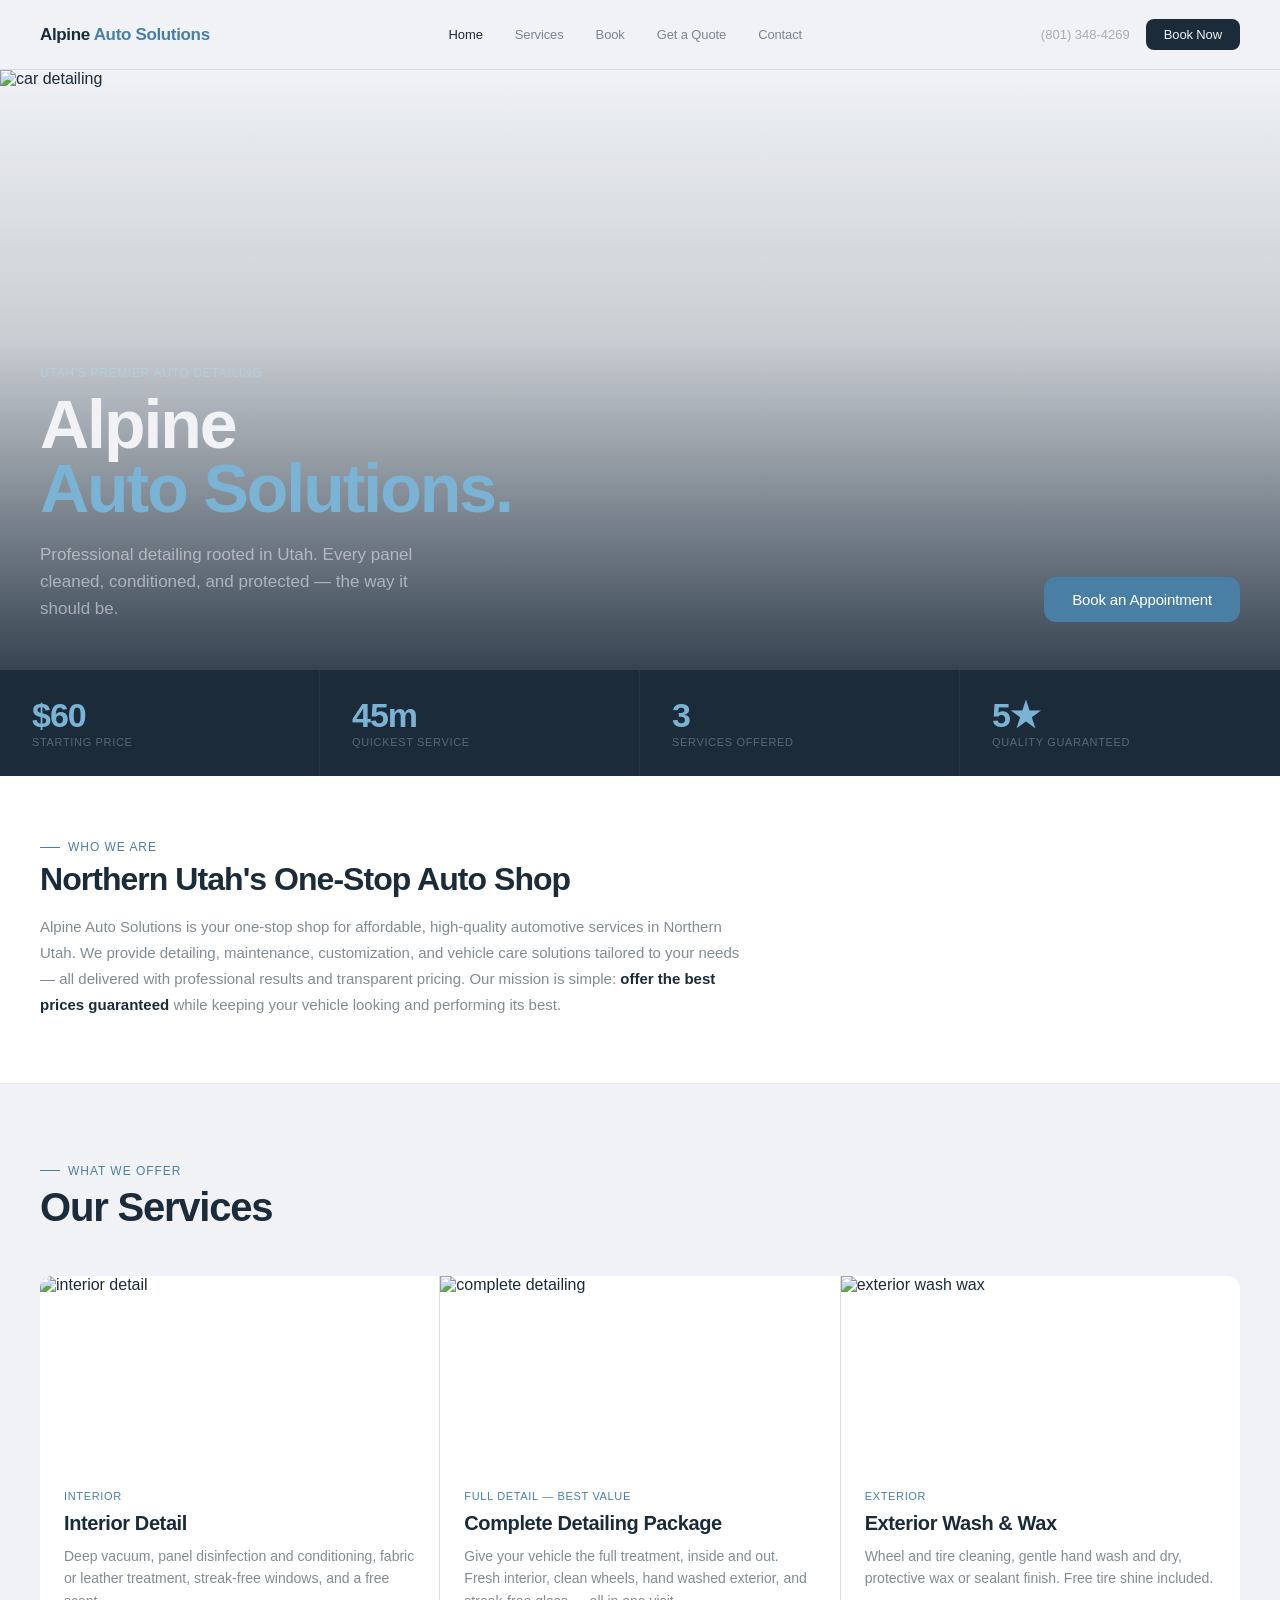
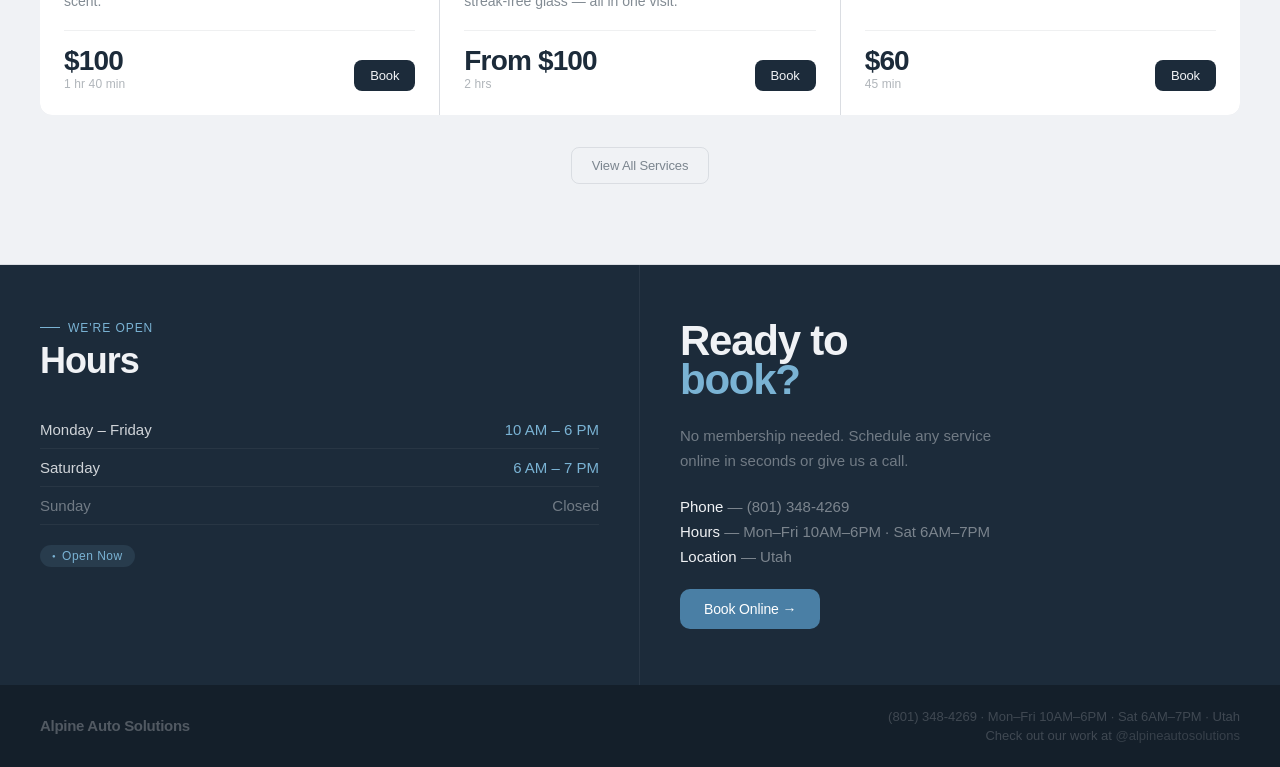
==== index.html @ f35c9a6d "mm" ====
<!DOCTYPE html>
<html lang="en">
<head>
<meta charset="UTF-8"/>
<meta name="viewport" content="width=device-width, initial-scale=1.0"/>
<title>Alpine Auto Solutions</title>
<link rel="stylesheet" href="style.css"/>

</head>
<body>

<nav>
  <a href="index.html" class="logo">Alpine <span>Auto Solutions</span></a>
  <ul class="nav-links">
    <li><a href="index.html" class="active">Home</a></li>
    <li><a href="services.html">Services</a></li>
    <li><a href="book.html">Book</a></li>
    <li><a href="quote.html">Get a Quote</a></li>
    <li><a href="contact.html">Contact</a></li>
  </ul>
  
  <div class="nav-right">
    <span class="nav-phone">(801) 348-4269</span>
    <a href="book.html" class="btn-main">Book Now</a>
  </div>



<button class="hamburger" id="ham-btn" aria-label="Menu">
  <span></span><span></span><span></span>
</button>
</nav>
<div class="mobile-menu" id="mobile-menu">
  <button class="mobile-close" id="mob-close">&#10005;</button>
  <a href="index.html">Home</a>
  <a href="services.html">Services</a>
  <a href="book.html">Book</a>
  <a href="quote.html">Get a Quote</a>
  <a href="contact.html">Contact</a>
</div>
<script>
  document.getElementById('ham-btn').onclick=function(){document.getElementById('mobile-menu').classList.add('open');document.body.style.overflow='hidden';};
  document.getElementById('mob-close').onclick=function(){document.getElementById('mobile-menu').classList.remove('open');document.body.style.overflow='';};
  document.querySelectorAll('.mobile-menu a').forEach(function(a){a.onclick=function(){document.getElementById('mobile-menu').classList.remove('open');document.body.style.overflow='';};});
</script>

<section class="hero">
  <img class="hero-img"
    src="images/hero.jpg"
    alt="car detailing"/>
  <div class="hero-overlay"></div>
  <div class="hero-content">
    <div>
      <p class="hero-eyebrow">Utah's Premier Auto Detailing</p>
      <h1 class="hero-title">Alpine<br><span>Auto Solutions.</span></h1>
      <p class="hero-sub">Professional detailing rooted in Utah. Every panel cleaned, conditioned, and protected — the way it should be.</p>
    </div>
    <div class="hero-btn-wrap">
      <a href="book.html" class="btn-hero">Book an Appointment</a>
    </div>
  </div>
</section>

<div class="strip">
  <div class="strip-item"><div class="strip-num">$60</div><div class="strip-label">Starting Price</div></div>
  <div class="strip-item"><div class="strip-num">45m</div><div class="strip-label">Quickest Service</div></div>
  <div class="strip-item"><div class="strip-num">3</div><div class="strip-label">Services Offered</div></div>
  <div class="strip-item"><div class="strip-num">5★</div><div class="strip-label">Quality Guaranteed</div></div>
</div>

<section class="about-section">
  <div class="about-inner">
    <p class="section-tag">Who we are</p>
    <h2 class="about-title">Northern Utah's One-Stop Auto Shop</h2>
    <p class="about-body">Alpine Auto Solutions is your one-stop shop for affordable, high-quality automotive services in Northern Utah. We provide detailing, maintenance, customization, and vehicle care solutions tailored to your needs — all delivered with professional results and transparent pricing. Our mission is simple: <strong>offer the best prices guaranteed</strong> while keeping your vehicle looking and performing its best.</p>
  </div>
</section>

<section class="section">
  <p class="section-tag">What we offer</p>
  <h2 class="section-title">Our Services</h2>
  <div class="services">
    <div class="service-card">
      <div class="service-img-wrap">
        <img class="service-img" src="https://images.unsplash.com/photo-1503376780353-7e6692767b70?w=600&q=80&auto=format&fit=crop" alt="interior detail"/>
      </div>
      <div class="service-body">
        <div class="service-tag2">Interior</div>
        <div class="service-name">Interior Detail</div>
        <div class="service-desc">Deep vacuum, panel disinfection and conditioning, fabric or leather treatment, streak-free windows, and a free scent.</div>
        <div class="service-footer">
          <div><div class="service-price">$100</div><div class="service-dur">1 hr 40 min</div></div>
          <a href="book.html" class="btn-sm">Book</a>
        </div>
      </div>
    </div>
    <div class="service-card">
      <div class="service-img-wrap">
        <img class="service-img" src="https://images.unsplash.com/photo-1607860108855-64acf2078ed9?w=600&q=80&auto=format&fit=crop" alt="complete detailing"/>
      </div>
      <div class="service-body">
        <div class="service-tag2">Full Detail — Best Value</div>
        <div class="service-name">Complete Detailing Package</div>
        <div class="service-desc">Give your vehicle the full treatment, inside and out. Fresh interior, clean wheels, hand washed exterior, and streak-free glass — all in one visit.</div>
        <div class="service-footer">
          <div><div class="service-price">From $100</div><div class="service-dur">2 hrs</div></div>
          <a href="book.html" class="btn-sm">Book</a>
        </div>
      </div>
    </div>
    <div class="service-card">
      <div class="service-img-wrap">
        <img class="service-img" src="https://images.unsplash.com/photo-1558618666-fcd25c85cd64?w=600&q=80&auto=format&fit=crop" alt="exterior wash wax"/>
      </div>
      <div class="service-body">
        <div class="service-tag2">Exterior</div>
        <div class="service-name">Exterior Wash & Wax</div>
        <div class="service-desc">Wheel and tire cleaning, gentle hand wash and dry, protective wax or sealant finish. Free tire shine included.</div>
        <div class="service-footer">
          <div><div class="service-price">$60</div><div class="service-dur">45 min</div></div>
          <a href="book.html" class="btn-sm">Book</a>
        </div>
      </div>
    </div>
  </div>
  <div style="text-align:center;margin-top:2rem;">
    <a href="services.html" class="btn-outline">View All Services</a>
  </div>
</section>

<div class="bottom" id="hours">
  <div class="hours-panel">
    <p class="hours-tag">We're open</p>
    <h2 class="hours-title">Hours</h2>
    <div class="hour-row open"><span>Monday – Friday</span><span>10 AM – 6 PM</span></div>
    <div class="hour-row open"><span>Saturday</span><span>6 AM – 7 PM</span></div>
    <div class="hour-row"><span>Sunday</span><span>Closed</span></div>
    <div class="open-badge">Open Now</div>
  </div>
  <div class="cta-panel">
    <h2 class="cta-title">Ready to<br><span>book?</span></h2>
    <p class="cta-body">No membership needed. Schedule any service online in seconds or give us a call.</p>
    <div class="contact-list">
      <div class="contact-item"><strong>Phone</strong> — (801) 348-4269</div>
      <div class="contact-item"><strong>Hours</strong> — Mon–Fri 10AM–6PM · Sat 6AM–7PM</div>
      <div class="contact-item"><strong>Location</strong> — Utah</div>
    </div>
    <a href="book.html" class="btn-cta">Book Online →</a>
  </div>
</div>

<footer>
  <div class="footer-logo">Alpine Auto Solutions</div>
  <div class="footer-right">
    <span>(801) 348-4269 · Mon–Fri 10AM–6PM · Sat 6AM–7PM · Utah</span>
    <span>Check out our work at <a href="https://instagram.com/alpineautosolutions" target="_blank" rel="noopener" style="color:inherit;text-decoration:none;opacity:0.8;">@alpineautosolutions</a></span>
  </div>
</footer>




</body>
</html>
---- style.css ----
/* ── RESET ── */
*{box-sizing:border-box;margin:0;padding:0;}
a{text-decoration:none;color:inherit;}

/* ── TOKENS ── */
:root{
  --font: -apple-system, BlinkMacSystemFont, "SF Pro Display", "SF Pro Text", "Helvetica Neue", Arial, sans-serif;
  --bg:#f0f2f5;
  --bg2:#e8ecf2;
  --ink:#1c2b3a;
  --ink2:rgba(28,43,58,0.55);
  --ink3:rgba(28,43,58,0.35);
  --accent:#4a7fa5;
  --accent2:#7ab3d4;
  --dark:#1c2b3a;
  --dark2:#2e4560;
  --snow:#f0f2f5;
  --border:rgba(28,43,58,0.1);
}

body{font-family:var(--font);background:var(--bg);color:var(--ink);overflow-x:hidden;-webkit-font-smoothing:antialiased;}

/* ── NAV ── */
nav{
  display:flex;justify-content:space-between;align-items:center;
  padding:1.2rem 2.5rem;
  background:rgba(240,242,245,0.92);
  backdrop-filter:blur(12px);
  -webkit-backdrop-filter:blur(12px);
  border-bottom:0.5px solid var(--border);
  position:sticky;top:0;z-index:100;
}
.logo{font-size:17px;font-weight:600;color:var(--ink);letter-spacing:-0.02em;}
.logo span{color:var(--accent);}
.nav-links{display:flex;gap:2rem;list-style:none;font-size:13px;font-weight:400;letter-spacing:-0.01em;color:var(--ink2);}
.nav-links a{color:var(--ink2);transition:color 0.2s;}
.nav-links a:hover,.nav-links a.active{color:var(--ink);}
.nav-right{display:flex;align-items:center;gap:1rem;}
.nav-phone{font-size:13px;color:var(--ink3);}

/* ── BUTTONS ── */
.btn-main{
  background:var(--dark);color:var(--snow);
  border:none;padding:8px 18px;
  font-family:var(--font);font-size:13px;font-weight:500;
  letter-spacing:-0.01em;
  border-radius:8px;cursor:pointer;transition:background 0.2s;
  display:inline-block;
}
.btn-main:hover{background:var(--dark2);}

.btn-hero{
  background:var(--accent);color:#fff;
  border:none;padding:14px 28px;
  font-family:var(--font);font-size:15px;font-weight:500;
  letter-spacing:-0.01em;
  border-radius:12px;cursor:pointer;
  display:inline-block;
  transition:background 0.2s,transform 0.15s;
}
.btn-hero:hover{background:var(--accent2);transform:translateY(-2px);}

.btn-sm{
  background:var(--dark);color:var(--snow);
  border:none;padding:8px 16px;
  font-family:var(--font);font-size:13px;font-weight:500;
  letter-spacing:-0.01em;
  border-radius:8px;cursor:pointer;
  display:inline-block;transition:background 0.2s;
}
.btn-sm:hover{background:var(--accent);}

.btn-outline{
  background:transparent;color:var(--ink2);
  border:0.5px solid var(--border);padding:10px 20px;
  font-family:var(--font);font-size:13px;font-weight:400;
  letter-spacing:-0.01em;
  border-radius:8px;cursor:pointer;display:inline-block;
  transition:border-color 0.2s,color 0.2s;
}
.btn-outline:hover{border-color:var(--accent);color:var(--accent);}

.btn-cta{
  background:var(--accent);color:#fff;
  border:none;padding:12px 24px;
  font-family:var(--font);font-size:14px;font-weight:500;
  letter-spacing:-0.01em;
  border-radius:10px;cursor:pointer;width:fit-content;
  display:inline-block;
  transition:background 0.2s,transform 0.15s;
}
.btn-cta:hover{background:var(--accent2);transform:translateY(-2px);}

/* ── HERO ── */
.hero{position:relative;height:600px;overflow:hidden;display:flex;align-items:flex-end;}
.hero-img{position:absolute;inset:0;width:100%;height:100%;object-fit:cover;transform:scale(1.06);animation:heroZoom 9s ease-out forwards;}
@keyframes heroZoom{from{transform:scale(1.06);}to{transform:scale(1.0);}}
.hero-overlay{position:absolute;inset:0;background:linear-gradient(to top,rgba(28,43,58,0.88) 0%,rgba(28,43,58,0.18) 55%,transparent 100%);}
.hero-content{position:relative;z-index:2;padding:3rem 2.5rem;width:100%;display:flex;justify-content:space-between;align-items:flex-end;}
.hero-eyebrow{font-size:12px;font-weight:500;letter-spacing:0.06em;text-transform:uppercase;color:rgba(180,210,230,0.7);margin-bottom:0.75rem;opacity:0;animation:fadeUp 0.7s 0.3s ease forwards;}
.hero-title{font-size:68px;font-weight:700;letter-spacing:-0.03em;line-height:0.95;color:var(--snow);margin-bottom:1.25rem;opacity:0;animation:fadeUp 0.7s 0.5s ease forwards;}
.hero-title span{color:var(--accent2);}
.hero-sub{font-size:17px;font-weight:300;line-height:1.6;color:rgba(240,242,245,0.55);max-width:380px;opacity:0;animation:fadeUp 0.7s 0.7s ease forwards;}
.hero-btn-wrap{opacity:0;animation:fadeUp 0.7s 0.9s ease forwards;}
@keyframes fadeUp{from{opacity:0;transform:translateY(20px);}to{opacity:1;transform:translateY(0);}}

/* ── STRIP ── */
.strip{background:var(--dark);display:grid;grid-template-columns:repeat(4,1fr);}
.strip-item{padding:1.75rem 2rem;border-right:0.5px solid rgba(240,242,245,0.06);}
.strip-item:last-child{border-right:none;}
.strip-num{font-size:34px;font-weight:700;letter-spacing:-0.03em;color:var(--accent2);line-height:1;margin-bottom:0.25rem;}
.strip-label{font-size:11px;font-weight:400;letter-spacing:0.06em;text-transform:uppercase;color:rgba(240,242,245,0.3);}

/* ── ABOUT / MISSION ── */
.about-section{padding:4rem 2.5rem;border-bottom:0.5px solid var(--border);background:#fff;}
.about-inner{max-width:780px;}
.about-title{font-size:32px;font-weight:700;letter-spacing:-0.03em;color:var(--ink);margin-bottom:1rem;line-height:1.1;}
.about-body{font-size:15px;font-weight:300;line-height:1.75;color:var(--ink2);max-width:700px;}
.about-body strong{color:var(--ink);font-weight:600;}

/* ── SECTIONS ── */
.section{padding:5rem 2.5rem;border-bottom:0.5px solid var(--border);}
.section-tag{font-size:12px;font-weight:500;letter-spacing:0.08em;text-transform:uppercase;color:var(--accent);margin-bottom:0.5rem;display:flex;align-items:center;gap:8px;}
.section-tag::before{content:'';display:inline-block;width:20px;height:0.5px;background:var(--accent);}
.section-title{font-size:40px;font-weight:700;letter-spacing:-0.03em;color:var(--ink);margin-bottom:3rem;line-height:1.05;}

/* ── SERVICES ── */
.services{display:grid;grid-template-columns:repeat(3,1fr);gap:1px;background:var(--border);border-radius:12px;overflow:hidden;}
.service-card{background:#fff;display:flex;flex-direction:column;cursor:pointer;overflow:hidden;transition:box-shadow 0.3s;}
.service-card:hover{box-shadow:0 12px 40px rgba(28,43,58,0.1);}
.service-img-wrap{height:190px;overflow:hidden;}
.service-img{width:100%;height:100%;object-fit:cover;transition:transform 0.6s ease;}
.service-card:hover .service-img{transform:scale(1.06);}
.service-body{padding:1.5rem;flex:1;display:flex;flex-direction:column;gap:0.6rem;}
.service-tag2{font-size:11px;font-weight:500;letter-spacing:0.06em;text-transform:uppercase;color:var(--accent);}
.service-name{font-size:20px;font-weight:600;letter-spacing:-0.02em;color:var(--ink);line-height:1.2;}
.service-desc{font-size:14px;font-weight:300;line-height:1.6;color:var(--ink2);flex:1;}
.service-footer{display:flex;justify-content:space-between;align-items:flex-end;padding-top:1rem;border-top:0.5px solid rgba(28,43,58,0.07);margin-top:0.5rem;}
.service-price{font-size:28px;font-weight:700;letter-spacing:-0.03em;color:var(--ink);line-height:1;}
.service-dur{font-size:12px;color:var(--ink3);letter-spacing:0.01em;margin-top:2px;}

/* ── HOURS / CTA ── */
.bottom{display:grid;grid-template-columns:1fr 1fr;background:var(--dark);}
.hours-panel{padding:3.5rem 2.5rem;border-right:0.5px solid rgba(240,242,245,0.06);}
.hours-tag{font-size:12px;font-weight:500;letter-spacing:0.08em;text-transform:uppercase;color:var(--accent2);margin-bottom:0.5rem;display:flex;align-items:center;gap:8px;}
.hours-tag::before{content:'';display:inline-block;width:20px;height:0.5px;background:var(--accent2);}
.hours-title{font-size:36px;font-weight:700;letter-spacing:-0.03em;color:var(--snow);margin-bottom:2rem;line-height:1;}
.hour-row{display:flex;justify-content:space-between;font-size:15px;padding:10px 0;border-bottom:0.5px solid rgba(240,242,245,0.05);color:rgba(240,242,245,0.4);}
.hour-row.open{color:rgba(240,242,245,0.85);}
.hour-row.open span:last-child{color:var(--accent2);}
.open-badge{display:inline-flex;align-items:center;gap:6px;background:rgba(122,179,212,0.12);color:var(--accent2);font-size:12px;font-weight:500;letter-spacing:0.04em;padding:4px 12px;border-radius:20px;margin-top:1.25rem;}
.open-badge::before{content:'●';font-size:6px;}
.cta-panel{padding:3.5rem 2.5rem;display:flex;flex-direction:column;justify-content:center;gap:1.5rem;}
.cta-title{font-size:42px;font-weight:700;letter-spacing:-0.03em;color:var(--snow);line-height:0.95;}
.cta-title span{color:var(--accent2);}
.cta-body{font-size:15px;font-weight:300;line-height:1.65;color:rgba(240,242,245,0.4);max-width:320px;}
.contact-list{display:flex;flex-direction:column;gap:0.5rem;}
.contact-item{font-size:15px;color:rgba(240,242,245,0.45);}
.contact-item strong{color:var(--snow);font-weight:500;}

/* ── FOOTER ── */
footer{background:#141f2a;padding:1.5rem 2.5rem;display:flex;justify-content:space-between;align-items:center;font-size:13px;color:rgba(240,242,245,0.2);}
.footer-logo{font-size:15px;font-weight:600;letter-spacing:-0.02em;color:rgba(240,242,245,0.28);}
.footer-right{display:flex;flex-direction:column;align-items:flex-end;gap:0.25rem;}

/* ── PAGE HEADER ── */
.page-header{background:var(--dark);padding:5rem 2.5rem 3.5rem;border-bottom:0.5px solid rgba(240,242,245,0.06);}
.page-header-eyebrow{font-size:12px;font-weight:500;letter-spacing:0.08em;text-transform:uppercase;color:var(--accent2);margin-bottom:0.75rem;display:flex;align-items:center;gap:8px;}
.page-header-eyebrow::before{content:'';display:inline-block;width:20px;height:0.5px;background:var(--accent2);}
.page-header-title{font-size:52px;font-weight:700;letter-spacing:-0.03em;color:var(--snow);line-height:0.95;}
.page-header-title em{font-style:italic;color:var(--accent2);font-weight:300;}
.page-header-sub{font-size:16px;font-weight:300;line-height:1.65;color:rgba(240,242,245,0.45);max-width:480px;margin-top:1rem;}

/* ── CONTACT FORM ── */
.form-group{display:flex;flex-direction:column;gap:0.4rem;margin-bottom:1.25rem;}
.form-group label{font-size:12px;font-weight:500;letter-spacing:0.04em;text-transform:uppercase;color:var(--ink3);}
.form-group input,.form-group textarea,.form-group select{
  background:#fff;border:0.5px solid var(--border);border-radius:10px;
  padding:10px 14px;font-family:var(--font);font-size:15px;
  color:var(--ink);outline:none;transition:border-color 0.2s;width:100%;
}
.form-group input:focus,.form-group textarea:focus,.form-group select:focus{border-color:var(--accent);}
.form-group textarea{resize:vertical;min-height:120px;}

/* ── INFO BOX ── */
.info-box{background:var(--dark);border-radius:12px;padding:2.5rem;color:var(--snow);}
.info-box-title{font-size:22px;font-weight:600;letter-spacing:-0.02em;color:var(--snow);margin-bottom:1.5rem;}
.info-row{display:flex;flex-direction:column;gap:0.3rem;padding:0.9rem 0;border-bottom:0.5px solid rgba(240,242,245,0.06);}
.info-row:last-child{border-bottom:none;}
.info-label{font-size:11px;font-weight:500;letter-spacing:0.06em;text-transform:uppercase;color:rgba(240,242,245,0.35);}
.info-value{font-size:15px;color:rgba(240,242,245,0.85);font-weight:300;}
.info-value a{color:var(--accent2);}


/* ── HAMBURGER / MOBILE MENU ── */
.hamburger{display:none;flex-direction:column;gap:5px;cursor:pointer;padding:4px;background:none;border:none;}
.hamburger span{display:block;width:22px;height:2px;background:var(--ink);border-radius:2px;}
.mobile-menu{
  display:none;position:fixed;inset:0;
  background:#f0f2f5;
  z-index:999;
  flex-direction:column;align-items:center;justify-content:center;
  gap:0.65rem;
  padding:0 1.5rem;
}
.mobile-menu.open{display:flex;}
.mobile-menu a{
  font-size:16px;font-weight:600;color:var(--ink);
  letter-spacing:-0.02em;
  padding:0.85rem 0;
  background:#fff;
  border:0.5px solid var(--border);
  border-radius:12px;
  width:100%;max-width:320px;
  text-align:center;
  box-shadow:0 1px 6px rgba(28,43,58,0.05);
  transition:border-color 0.15s,background 0.15s;
}
.mobile-menu a:hover{border-color:var(--accent);background:rgba(74,127,165,0.04);color:var(--accent);}
.mobile-close{
  position:absolute;top:1rem;right:1rem;
  font-size:18px;cursor:pointer;color:var(--ink2);
  background:#fff;border:0.5px solid var(--border);
  border-radius:8px;width:36px;height:36px;
  display:flex;align-items:center;justify-content:center;
  font-family:var(--font);
  box-shadow:0 1px 6px rgba(28,43,58,0.07);
}

/* ── MOBILE ── */
@media(max-width:768px){
  html,body{overflow-x:hidden;}

  .hamburger{display:flex;}
  .nav-links{display:none;}
  .nav-phone{display:none;}
  .nav-right .btn-main{display:none;}
  nav{padding:1rem 1.25rem;}

  .hero{height:520px;}
  .hero-content{flex-direction:column;align-items:flex-start;gap:1.5rem;padding:2rem 1.25rem;}
  .hero-title{font-size:42px;}
  .hero-sub{font-size:15px;max-width:100%;}
  .hero-btn-wrap{width:100%;}
  .btn-hero{width:100%;text-align:center;display:block;}

  .strip{grid-template-columns:repeat(2,1fr);}
  .strip-item{padding:1.25rem 1rem;}
  .strip-num{font-size:26px;}

  .section{padding:3rem 1.25rem;}
  .section-title{font-size:26px;margin-bottom:1.5rem;}

  .services{grid-template-columns:1fr;}

  .bottom{grid-template-columns:1fr;}
  .hours-panel{border-right:none;border-bottom:0.5px solid rgba(240,242,245,0.06);padding:2.5rem 1.25rem;}
  .hours-title{font-size:26px;}
  .cta-panel{padding:2.5rem 1.25rem;}
  .cta-title{font-size:28px;}
  .cta-body{max-width:100%;}
  .btn-cta{width:100%;text-align:center;display:block;}

  footer{flex-direction:column;gap:0.6rem;text-align:center;padding:1.25rem;}
  .footer-right{align-items:center;}

  .page-header{padding:2.5rem 1.25rem 2rem;}
  .page-header-title{font-size:32px;}
  .page-header-sub{font-size:14px;}

  .contact-layout{grid-template-columns:1fr;gap:2rem;padding:2.5rem 1.25rem;}
  .quote-layout{grid-template-columns:1fr;gap:2rem;padding:2.5rem 1.25rem;}
  .quote-services{grid-template-columns:1fr 1fr;}

  .book-wrapper{padding:2rem 1.25rem;}

  .steps{overflow-x:auto;-webkit-overflow-scrolling:touch;display:flex;width:100%;}
  .step{flex:none;display:flex;flex-direction:column;align-items:center;text-align:center;padding:0.65rem 0.9rem;min-width:62px;}
  .step-num{font-size:13px;font-weight:700;display:block;margin-bottom:2px;}
  .step-label{font-size:8px;white-space:nowrap;display:block;letter-spacing:0.04em;text-transform:uppercase;}

  .staff-grid{grid-template-columns:1fr 1fr;max-width:100%;}
  .service-options{max-width:100%;}

  .vehicle-grid{grid-template-columns:repeat(2,1fr);max-width:100%;overflow:hidden;}
  .vehicle-card{padding:0.85rem 0.75rem;min-width:0;text-align:center;}
  .vehicle-icon{font-size:18px;margin-bottom:0;}
  .vehicle-name{font-size:13px;}
  .vehicle-price{font-size:11px;}
  .vehicle-badge{font-size:9px;}

  .datetime-wrap{grid-template-columns:1fr;gap:1.5rem;max-width:100%;}
  .cal{width:100%;}

  .booking-form{max-width:100%;}
  .form-row{grid-template-columns:1fr;}
  .summary-box{max-width:100%;}
  .price-estimate{max-width:100%;}
  .panel-title{font-size:22px;}
  .panel-sub{font-size:14px;}

  .service-full{grid-template-columns:1fr !important;}
  .service-full.reverse .service-full-img-wrap{order:0 !important;}
  .service-full.reverse .service-full-body{order:1 !important;}
  .service-full-img{height:200px;}
  .service-full-body{padding:1.25rem;}

  .info-box{padding:1.5rem;}
  .success-panel{padding:2.5rem 1rem;}
  .success-title{font-size:26px;}

  .time-slots{grid-template-columns:repeat(2,1fr);}
}

/* ── OVERFLOW FIX ── */
html, body { overflow-x: hidden; max-width: 100%; }

@media(max-width:768px){
  .quote-layout{ display:flex !important; flex-direction:column !important; padding:2rem 1.25rem !important; gap:2rem !important; }
  .quote-services{ grid-template-columns:1fr !important; }
  .quote-service-card{ padding:1rem; }
  .qs-icon{ font-size:18px; }
  .contact-layout{ display:flex !important; flex-direction:column !important; padding:2rem 1.25rem !important; gap:2rem !important; }
  * { max-width:100%; }
  .info-box{ max-width:100%; }
  .form-group input, .form-group textarea, .form-group select{ font-size:16px; }
}
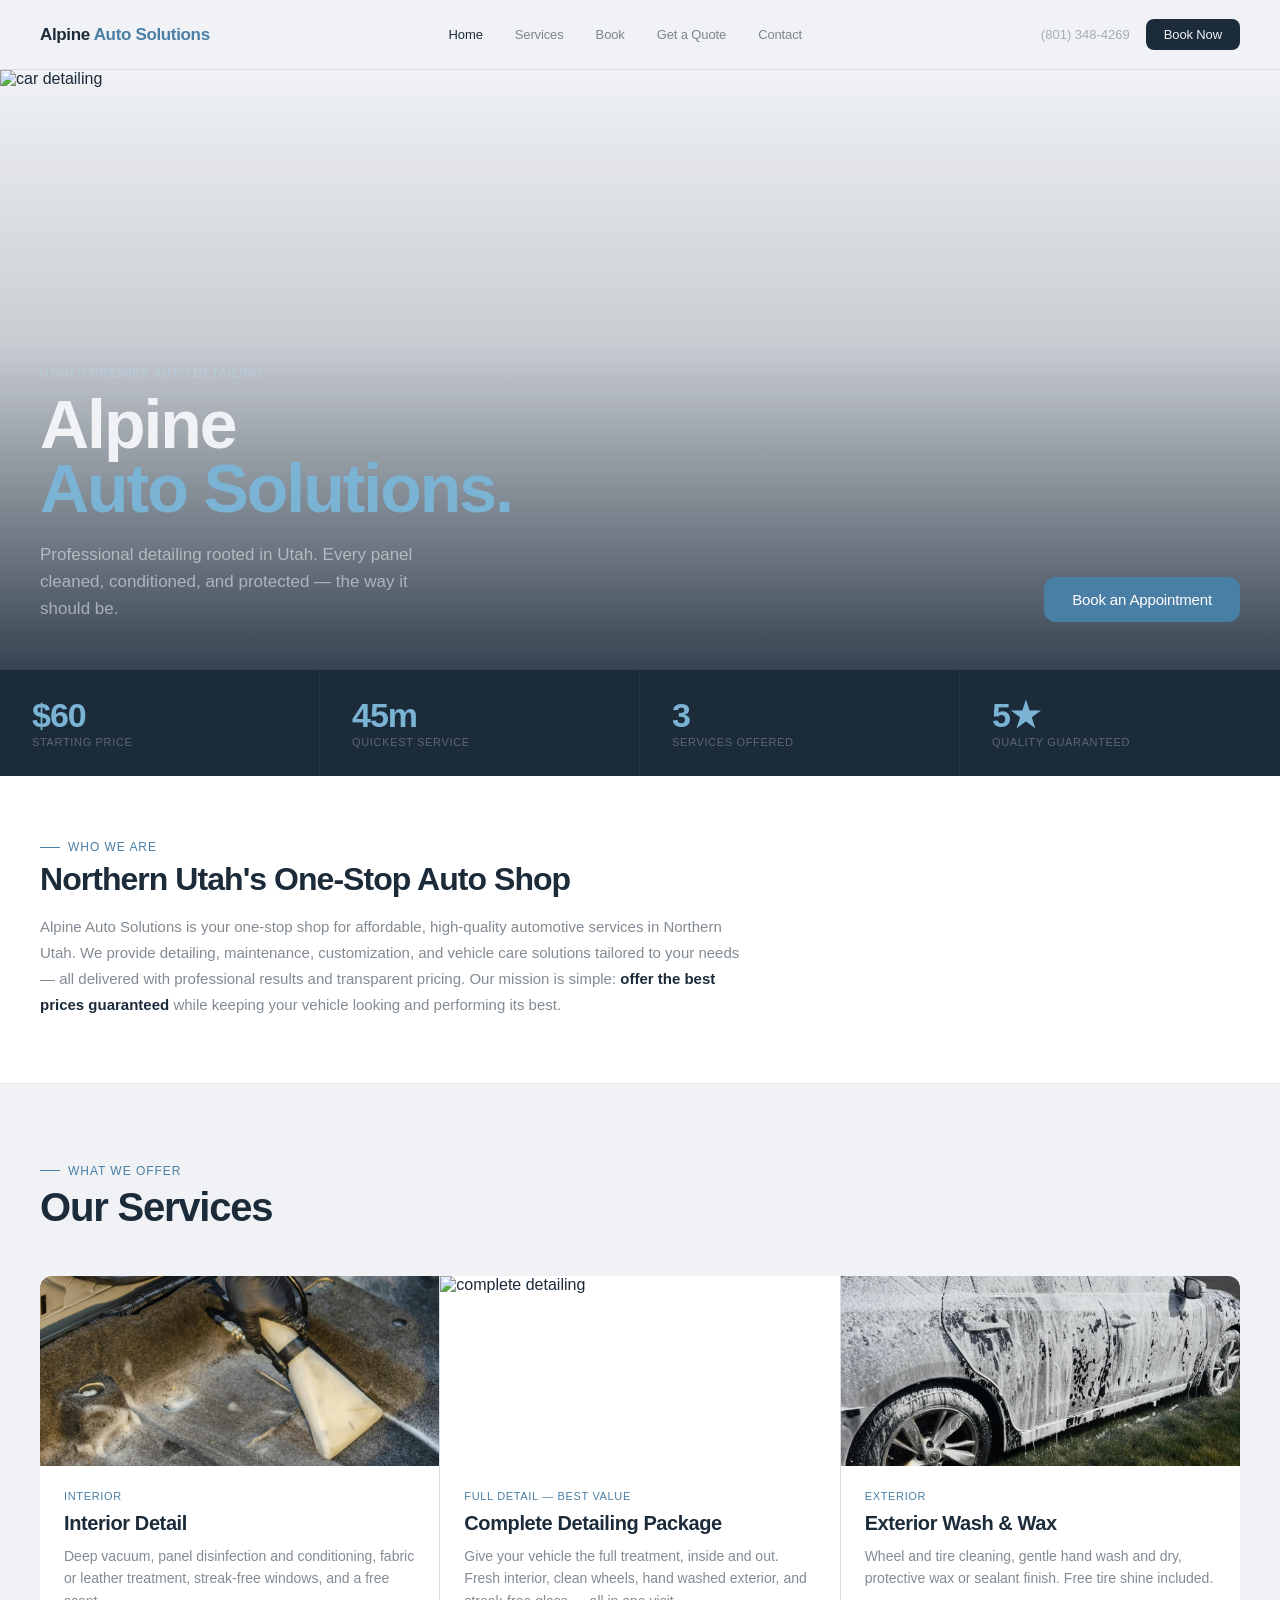
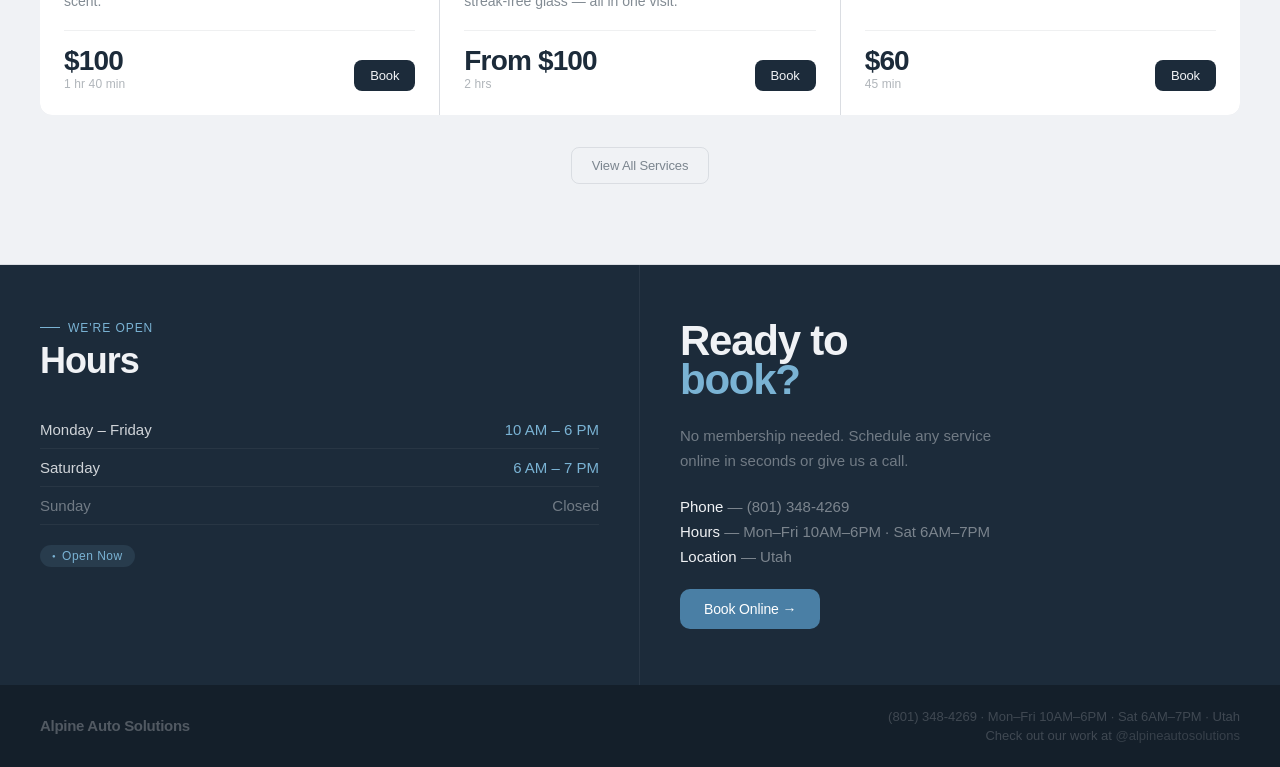
==== commit 26e3beb8: "fin" ====
--- a/index.html
+++ b/index.html
@@ -46,7 +46,7 @@
 
 <section class="hero">
   <img class="hero-img"
-    src="images/hero.jpg"
+    src="images/hero.png"
     alt="car detailing"/>
   <div class="hero-overlay"></div>
   <div class="hero-content">
@@ -82,7 +82,7 @@
   <div class="services">
     <div class="service-card">
       <div class="service-img-wrap">
-        <img class="service-img" src="https://images.unsplash.com/photo-1503376780353-7e6692767b70?w=600&q=80&auto=format&fit=crop" alt="interior detail"/>
+        <img class="service-img" src="images/interior-detail.jpg" alt="interior detail"/>
       </div>
       <div class="service-body">
         <div class="service-tag2">Interior</div>
@@ -110,7 +110,7 @@
     </div>
     <div class="service-card">
       <div class="service-img-wrap">
-        <img class="service-img" src="https://images.unsplash.com/photo-1558618666-fcd25c85cd64?w=600&q=80&auto=format&fit=crop" alt="exterior wash wax"/>
+        <img class="service-img" src="images/exterior-wash.jpg" alt="exterior wash wax"/>
       </div>
       <div class="service-body">
         <div class="service-tag2">Exterior</div>
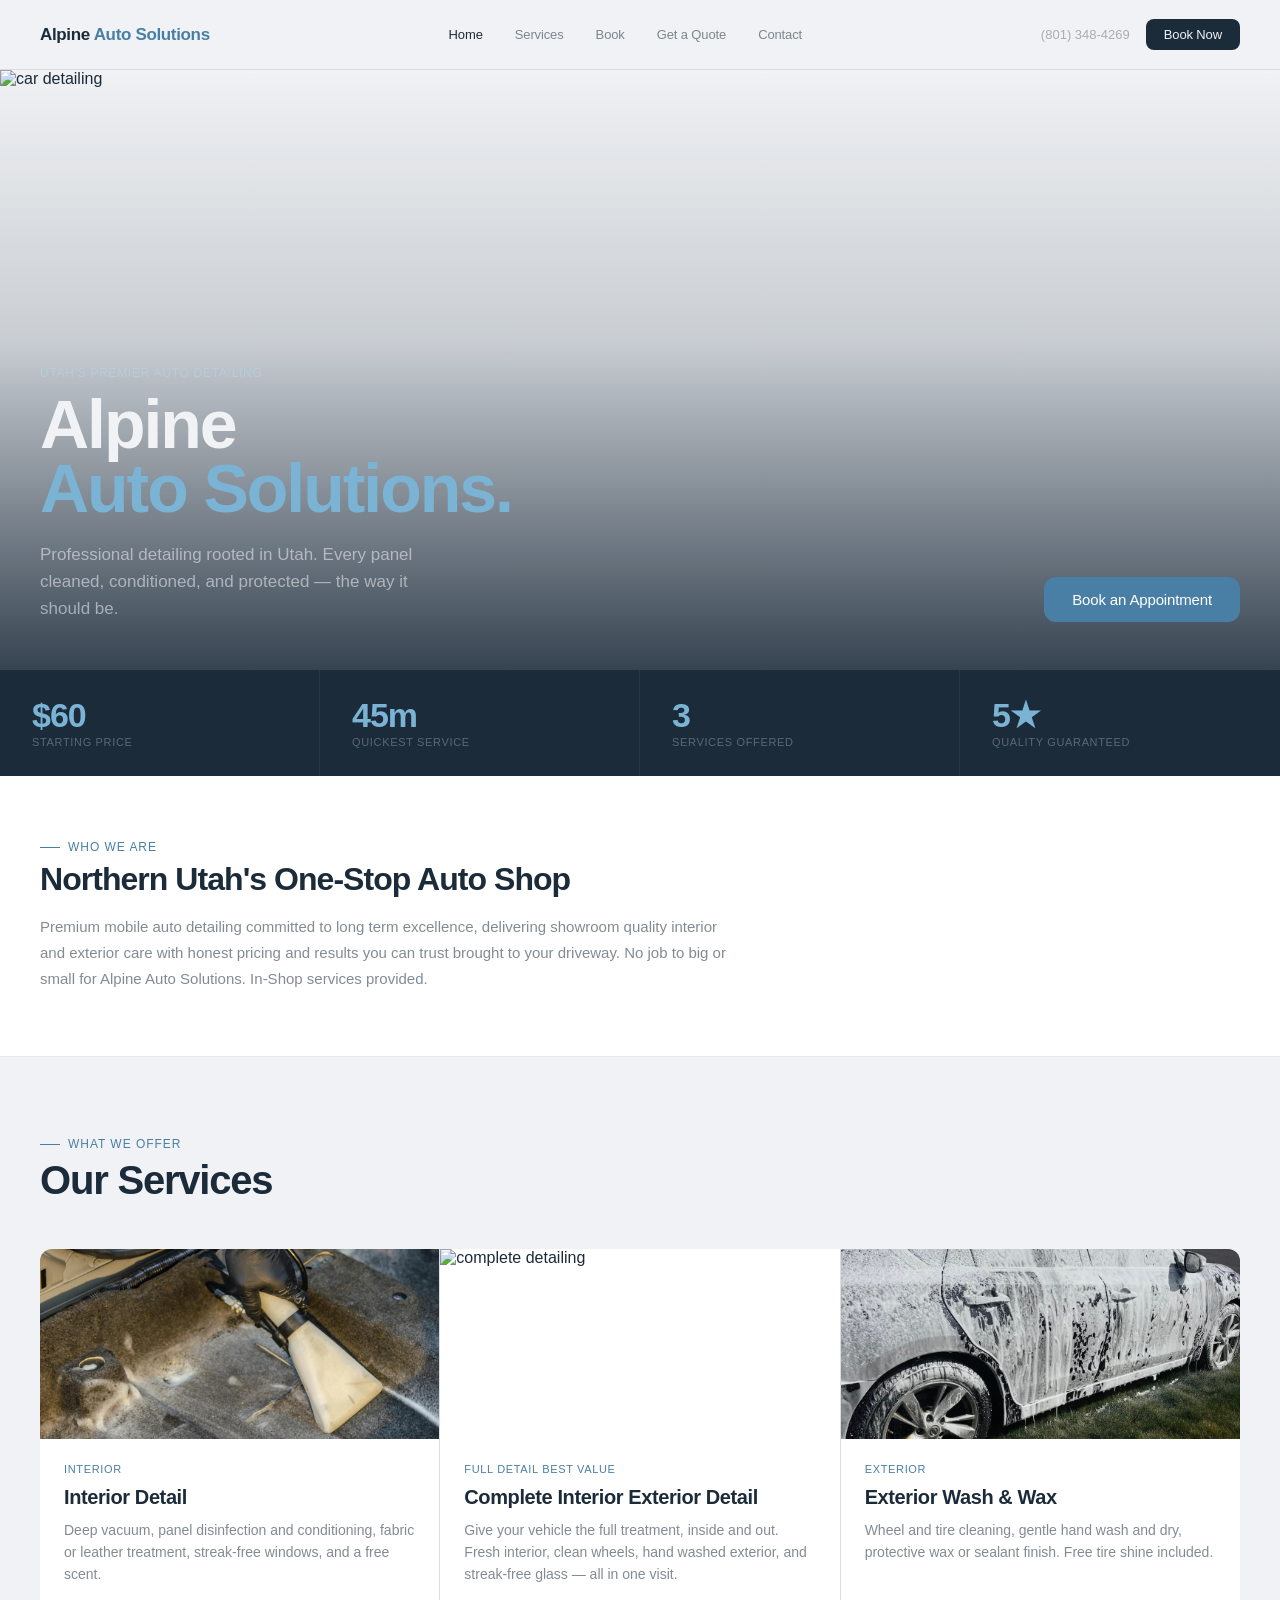
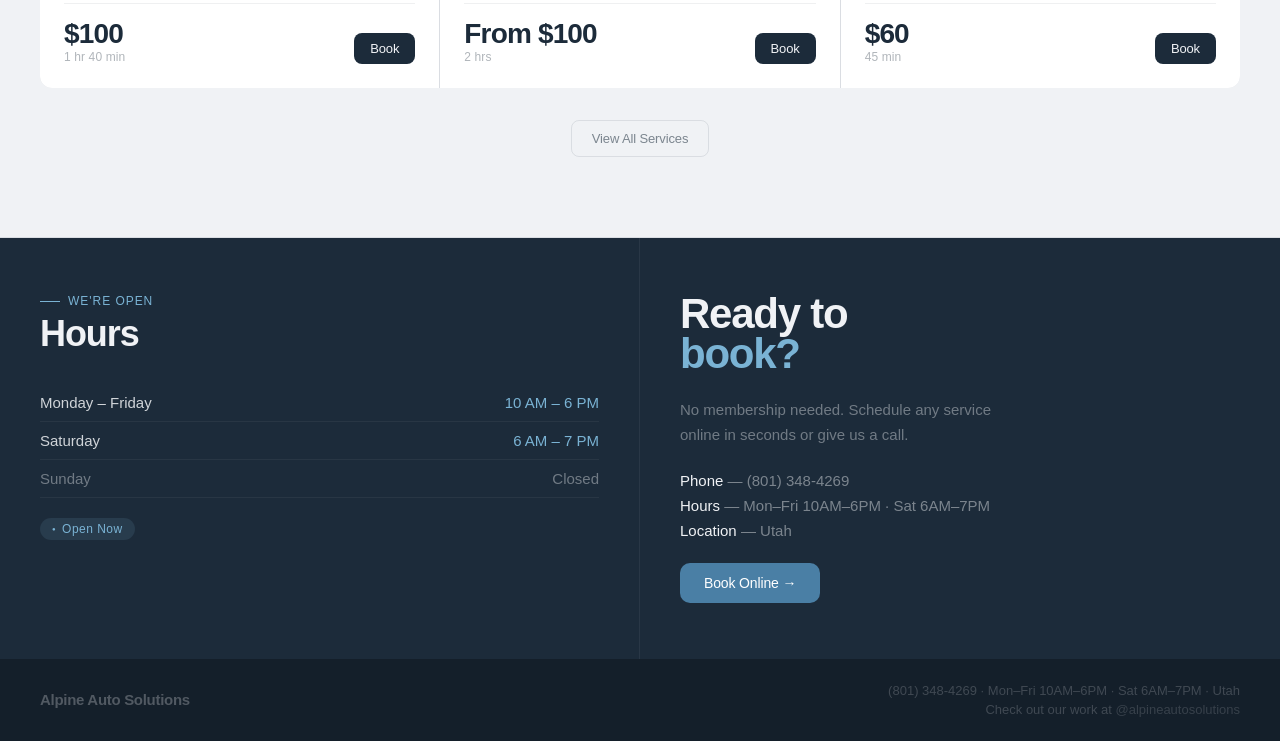
==== commit 8b542894: "mm" ====
--- a/index.html
+++ b/index.html
@@ -72,7 +72,7 @@
   <div class="about-inner">
     <p class="section-tag">Who we are</p>
     <h2 class="about-title">Northern Utah's One-Stop Auto Shop</h2>
-    <p class="about-body">Alpine Auto Solutions is your one-stop shop for affordable, high-quality automotive services in Northern Utah. We provide detailing, maintenance, customization, and vehicle care solutions tailored to your needs — all delivered with professional results and transparent pricing. Our mission is simple: <strong>offer the best prices guaranteed</strong> while keeping your vehicle looking and performing its best.</p>
+    <p class="about-body">Premium mobile auto detailing committed to long term excellence, delivering showroom quality interior and exterior care with honest pricing and results you can trust brought to your driveway. No job to big or small for Alpine Auto Solutions. In-Shop services provided.</p>
   </div>
 </section>
 
@@ -99,8 +99,8 @@
         <img class="service-img" src="https://images.unsplash.com/photo-1607860108855-64acf2078ed9?w=600&q=80&auto=format&fit=crop" alt="complete detailing"/>
       </div>
       <div class="service-body">
-        <div class="service-tag2">Full Detail — Best Value</div>
-        <div class="service-name">Complete Detailing Package</div>
+        <div class="service-tag2">Full Detail Best Value</div>
+        <div class="service-name">Complete Interior Exterior Detail</div>
         <div class="service-desc">Give your vehicle the full treatment, inside and out. Fresh interior, clean wheels, hand washed exterior, and streak-free glass — all in one visit.</div>
         <div class="service-footer">
           <div><div class="service-price">From $100</div><div class="service-dur">2 hrs</div></div>
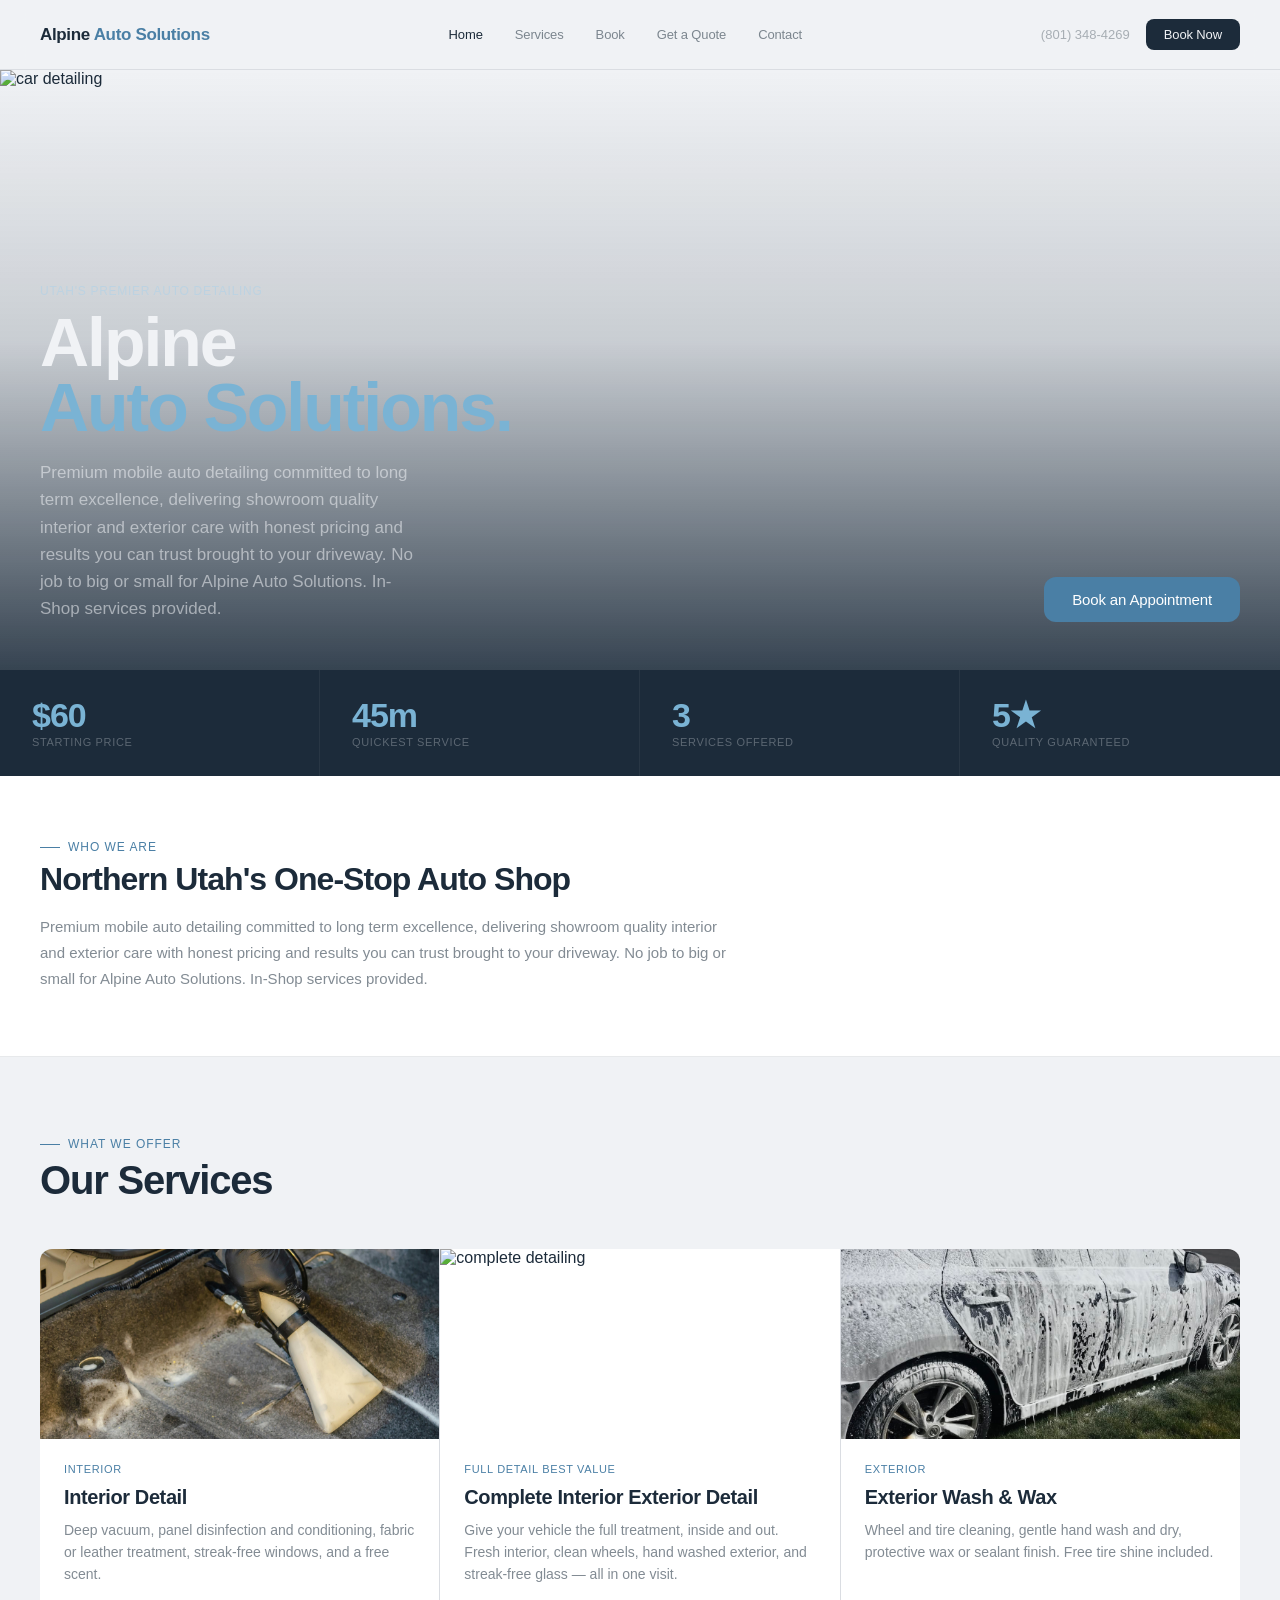
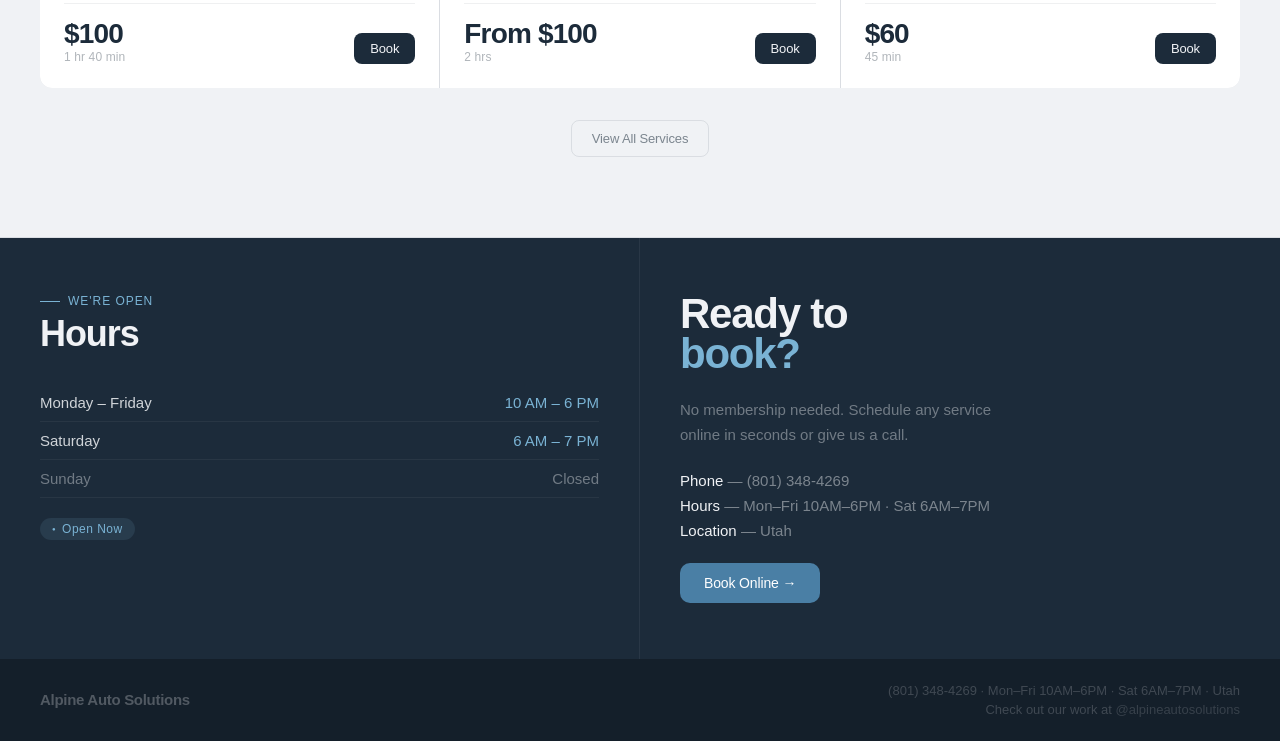
==== commit 33e7732f: "s" ====
--- a/index.html
+++ b/index.html
@@ -53,7 +53,7 @@
     <div>
       <p class="hero-eyebrow">Utah's Premier Auto Detailing</p>
       <h1 class="hero-title">Alpine<br><span>Auto Solutions.</span></h1>
-      <p class="hero-sub">Professional detailing rooted in Utah. Every panel cleaned, conditioned, and protected — the way it should be.</p>
+      <p class="hero-sub">Premium mobile auto detailing committed to long term excellence, delivering showroom quality interior and exterior care with honest pricing and results you can trust brought to your driveway. No job to big or small for Alpine Auto Solutions. In-Shop services provided.</p>
     </div>
     <div class="hero-btn-wrap">
       <a href="book.html" class="btn-hero">Book an Appointment</a>
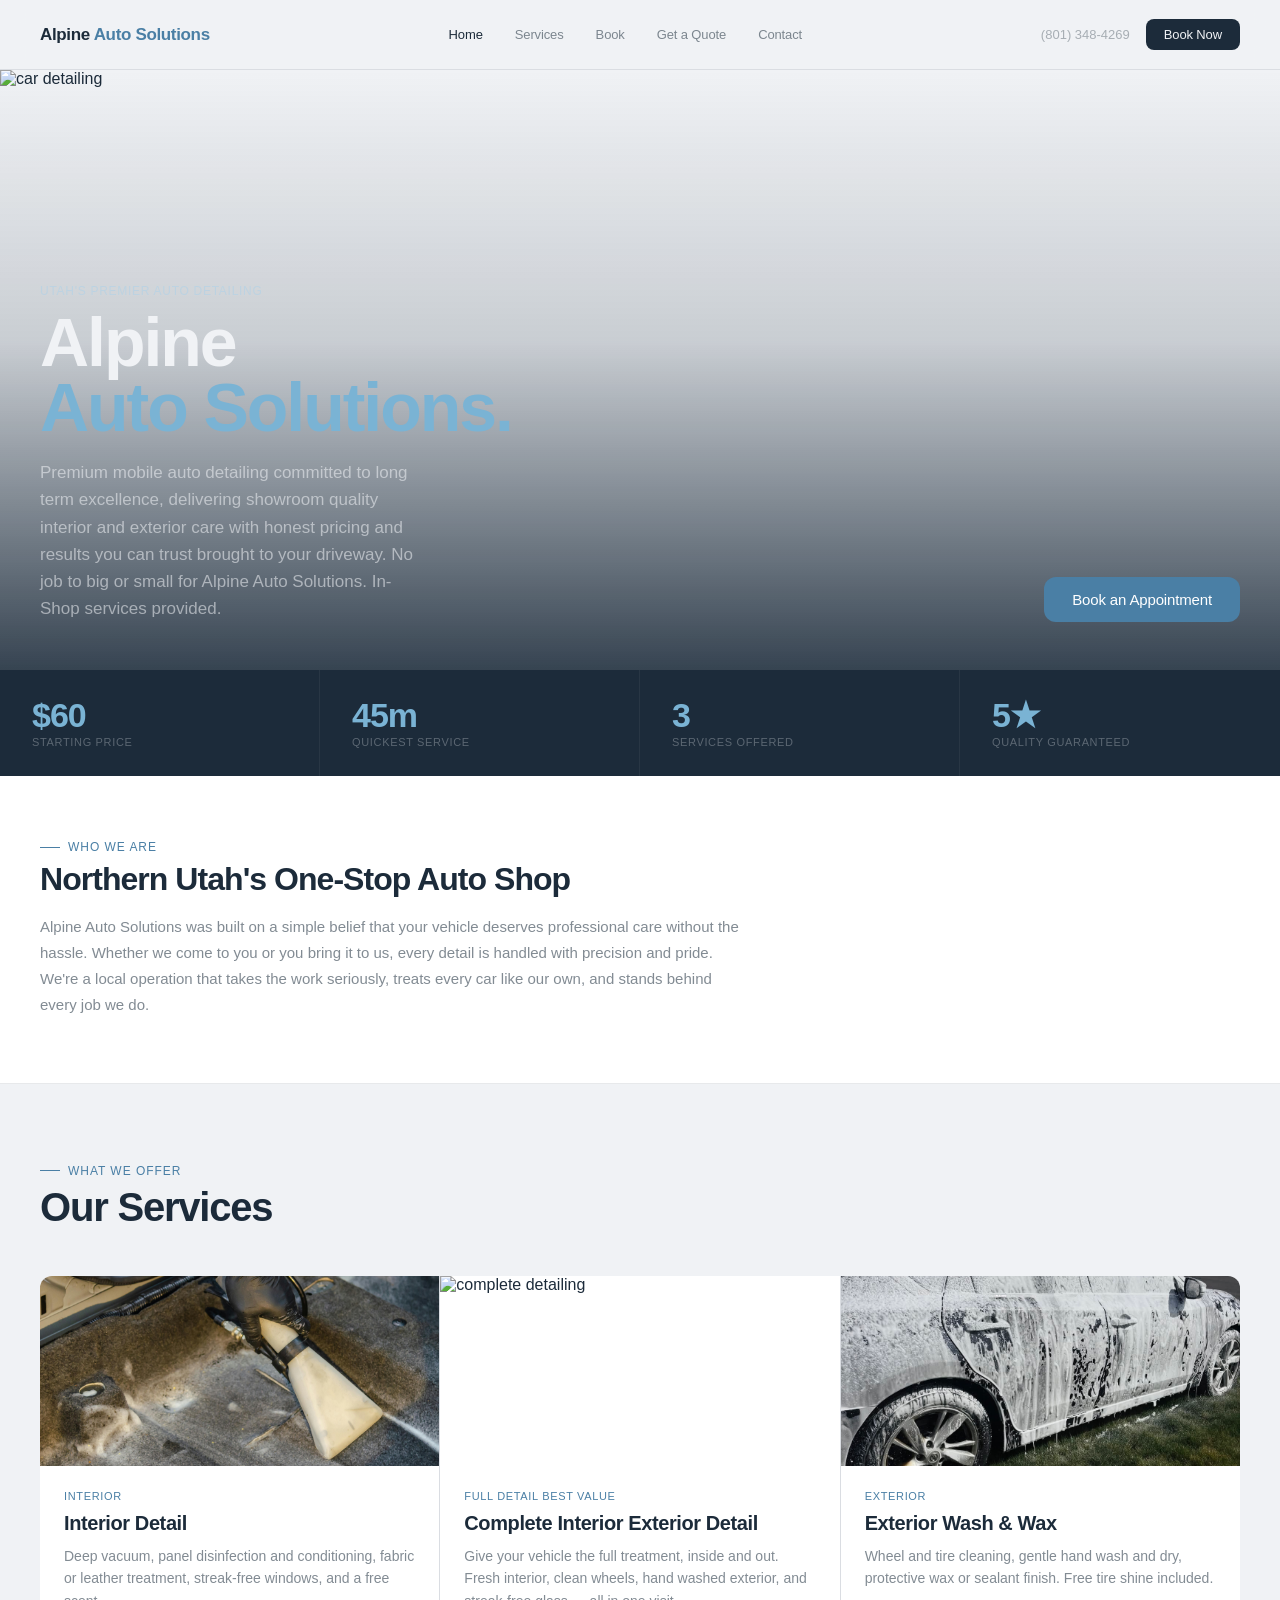
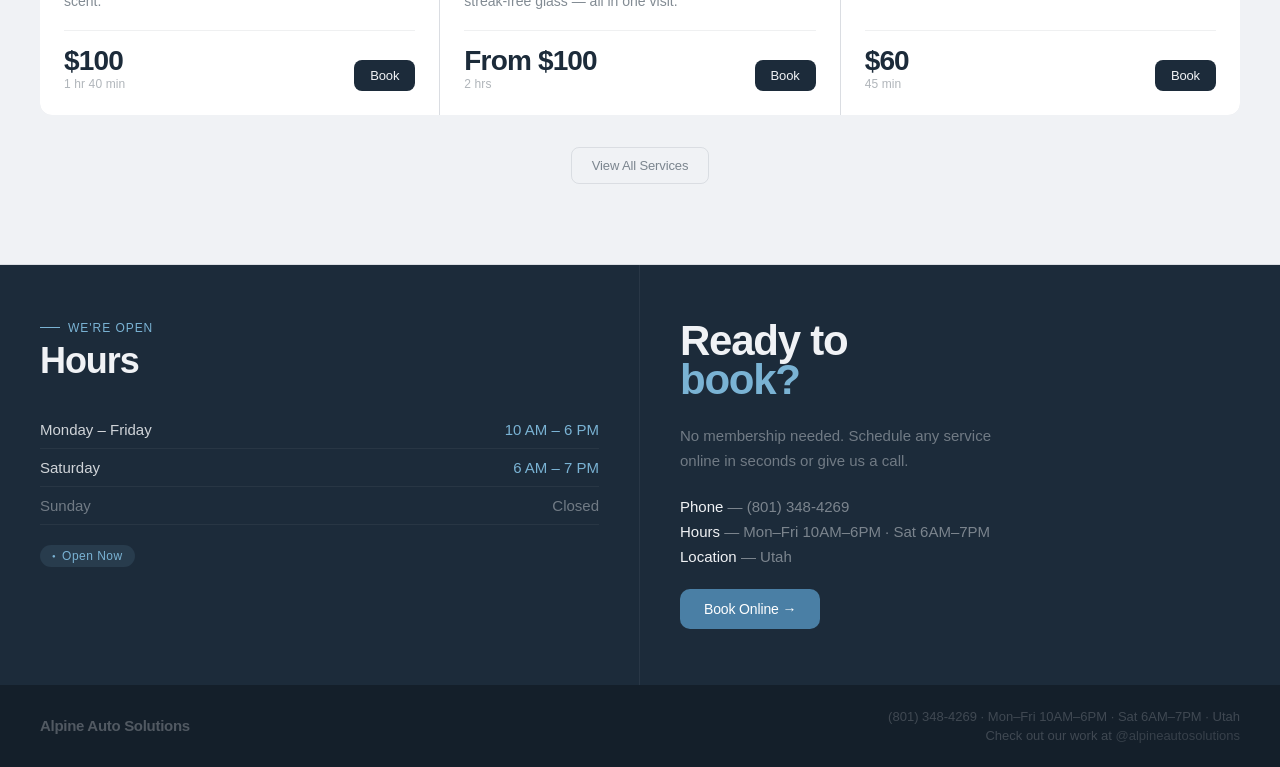
==== commit 3b8bf1e8: "nn" ====
--- a/index.html
+++ b/index.html
@@ -72,7 +72,7 @@
   <div class="about-inner">
     <p class="section-tag">Who we are</p>
     <h2 class="about-title">Northern Utah's One-Stop Auto Shop</h2>
-    <p class="about-body">Premium mobile auto detailing committed to long term excellence, delivering showroom quality interior and exterior care with honest pricing and results you can trust brought to your driveway. No job to big or small for Alpine Auto Solutions. In-Shop services provided.</p>
+    <p class="about-body">Alpine Auto Solutions was built on a simple belief that your vehicle deserves professional care without the hassle. Whether we come to you or you bring it to us, every detail is handled with precision and pride. We're a local operation that takes the work seriously, treats every car like our own, and stands behind every job we do.</p>
   </div>
 </section>
 
